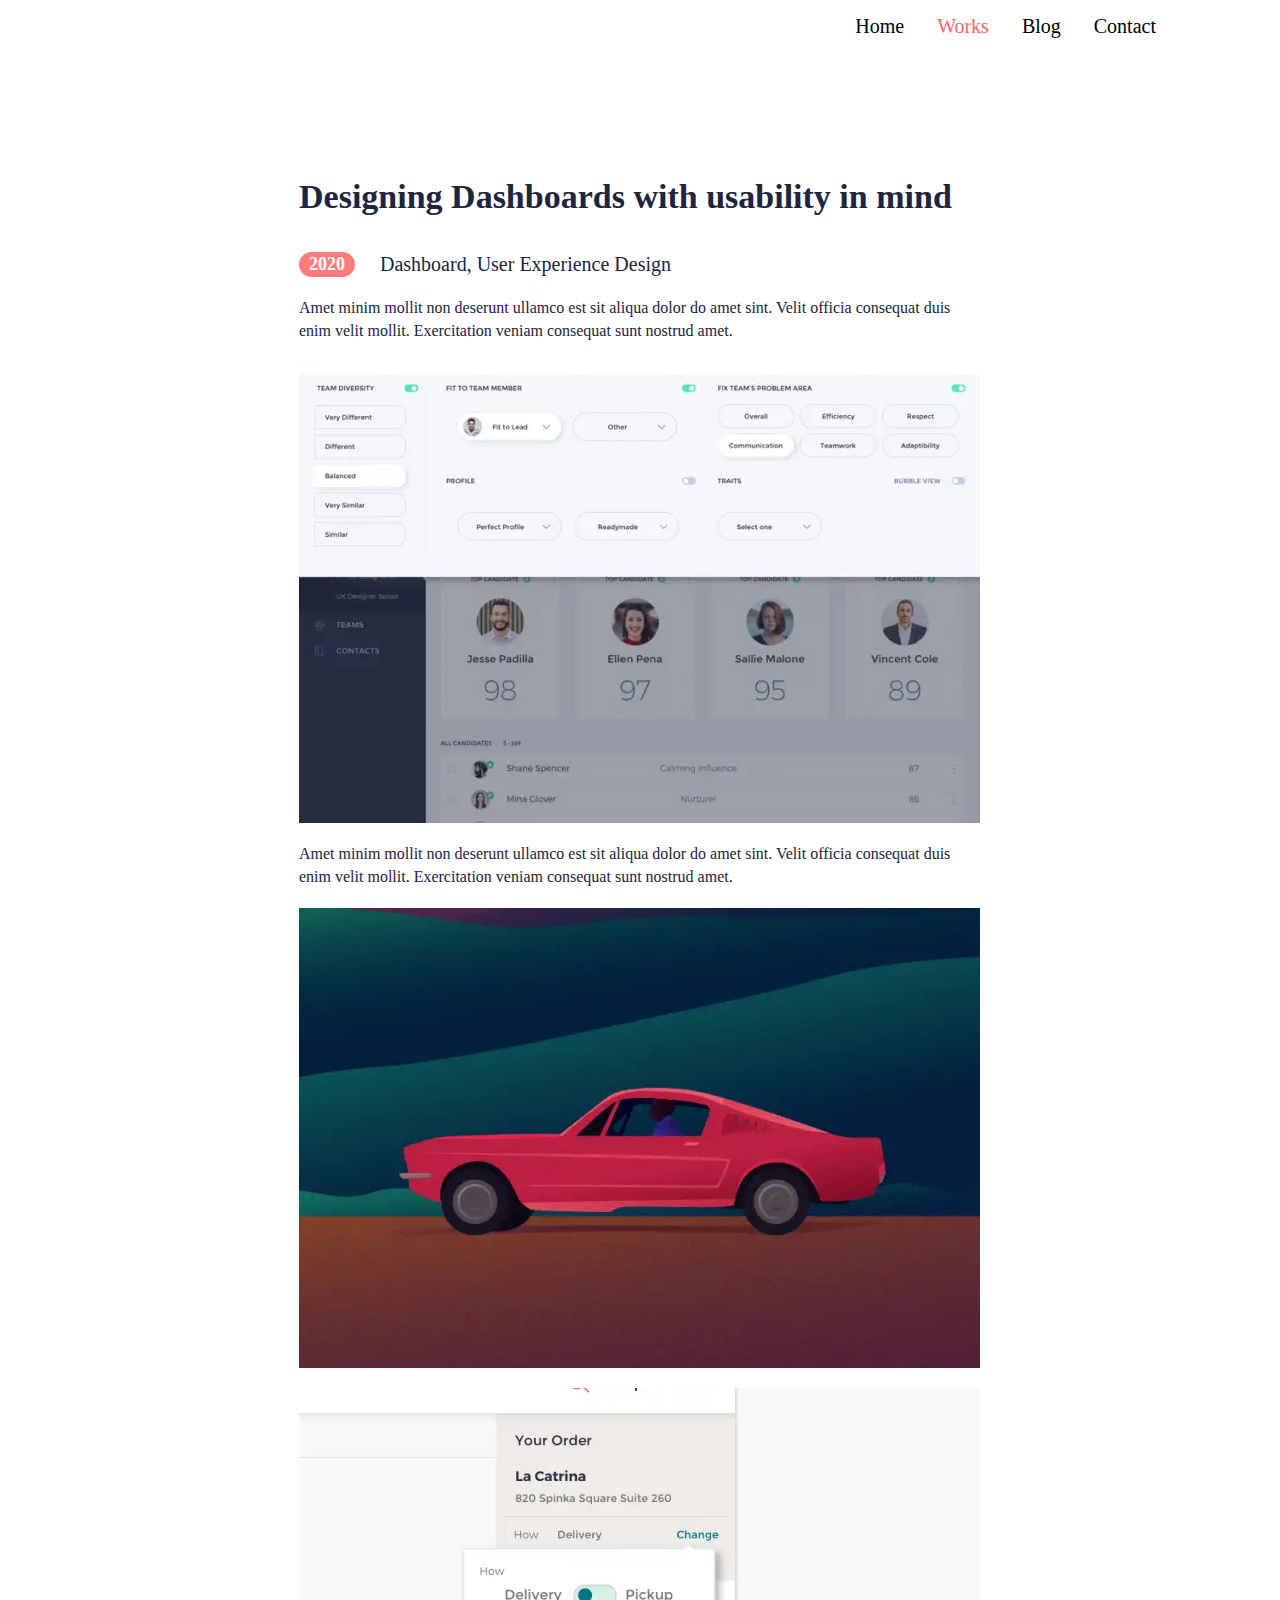
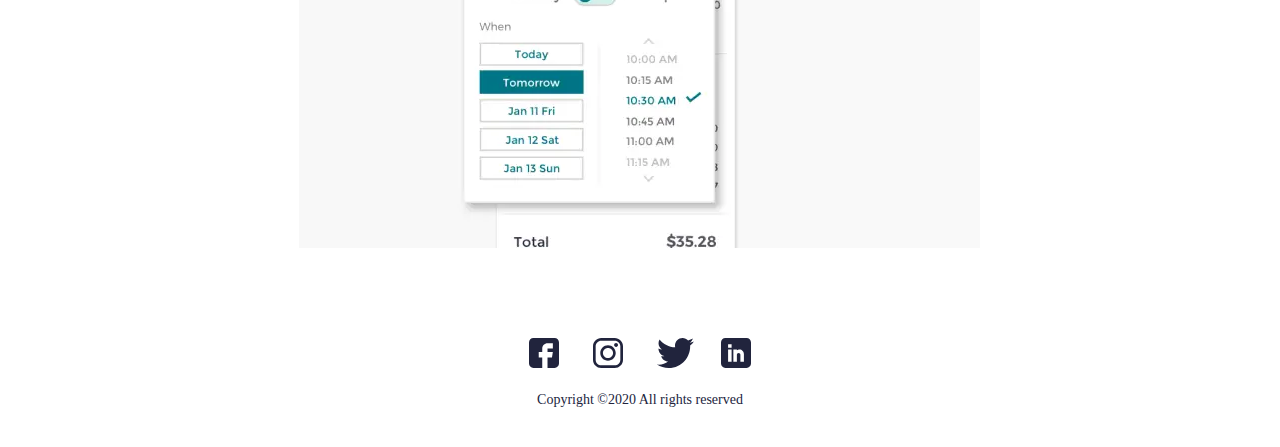
==== article.html @ 0cf7ac3b "portfolio" ====
<!DOCTYPE html><html lang="en"><head>    <meta charset="UTF-8">    <meta http-equiv="X-UA-Compatible" content="IE=edge">    <meta name="viewport" content="width=device-width, initial-scale=1.0">    <title>Works</title>    <link rel="stylesheet" href="https://maxcdn.bootstrapcdn.com/font-awesome/4.5.0/css/font-awesome.min.css">    <link rel="preconnect" href="https://fonts.googleapis.com">    <link rel="preconnect" href="https://fonts.gstatic.com" crossorigin>    <link href="https://fonts.googleapis.com/css2?family=Montserrat:wght@600;700&display=swap" rel="stylesheet">    <link rel="stylesheet" href="css/style.min.css"></head><body>    <div class="wrapper">        <header class="header">    <div class="header__content">        <div class="header__menu menu">            <div class="menu__icon icon-menu">                <span></span>                <span></span>                <span></span>                <span></span>            </div>            <nav class="menu__body">                <ul class="menu__list">                    <li><a class="menu__link " href="/">Home</a></li>                    <li><a class="menu__link active" href="works.html">Works</a></li>                    <li><a class="menu__link " href="blog.html">Blog</a></li>                    <li><a class="menu__link " href="">Contact</a></li>                </ul>            </nav>        </div>    </div></header>        <main class="page">            <div class="article mini__container">                <h1 class="article__title">Designing Dashboards with usability in mind</h1>                <div class="article__info">                    <div class="article__year">2020</div>                    <div class="article__category">Dashboard, User Experience Design</div>                </div>                <div class="article__text text">                    <p>Amet minim mollit non deserunt ullamco est sit aliqua dolor do amet                        sint. Velit officia consequat duis enim velit mollit. Exercitation veniam consequat sunt nostrud                        amet.</p>                    <picture><source srcset="img/article/01.webp" type="image/webp"><img src="img/article/01.jpg" alt=""></picture>                    <p>                        Amet minim mollit non deserunt ullamco est sit aliqua dolor do amet sint. Velit officia                        consequat duis enim velit mollit. Exercitation veniam consequat sunt nostrud amet.                    </p>                    <picture><source srcset="img/article/02.webp" type="image/webp"><img src="img/article/02.jpg" alt=""></picture>                    <picture><source srcset="img/article/03.webp" type="image/webp"><img src="img/article/03.jpg" alt=""></picture>                </div>            </div>        </main>        <footer class="footer">    <div class="footer__content container">        <div class="footer__social social">            <a href="" class="social__item">                <svg width="30" height="30" viewBox="0 0 30 30" fill="none" xmlns="http://www.w3.org/2000/svg">                    <path                        d="M25.6055 0H4.39453C1.97159 0 0 1.97159 0 4.39453V25.6055C0 28.0284 1.97159 30 4.39453 30H13.2422V19.3945H9.72656V14.1211H13.2422V10.5469C13.2422 7.63893 15.6077 5.27344 18.5156 5.27344H23.8477V10.5469H18.5156V14.1211H23.8477L22.9688 19.3945H18.5156V30H25.6055C28.0284 30 30 28.0284 30 25.6055V4.39453C30 1.97159 28.0284 0 25.6055 0Z"                        fill="#21243D" />                </svg>            </a>            <a href="" class="social__item">                <svg width="30" height="30" viewBox="0 0 30 30" fill="none" xmlns="http://www.w3.org/2000/svg">                    <path                        d="M21.7209 0H8.27874C3.71384 0 0 3.71402 0 8.27892V21.7211C0 26.2862 3.71384 30 8.27874 30H21.7209C26.2862 30 30 26.286 30 21.7211V8.27892C30.0002 3.71402 26.2862 0 21.7209 0ZM27.3384 21.7211C27.3384 24.8185 24.8185 27.3383 21.7211 27.3383H8.27874C5.18153 27.3384 2.66175 24.8185 2.66175 21.7211V8.27892C2.66175 5.18171 5.18153 2.66175 8.27874 2.66175H21.7209C24.8183 2.66175 27.3383 5.18171 27.3383 8.27892V21.7211H27.3384Z"                        fill="#21243D" />                    <path                        d="M15 7.27014C10.7375 7.27014 7.26978 10.7379 7.26978 15.0004C7.26978 19.2627 10.7375 22.7303 15 22.7303C19.2625 22.7303 22.7303 19.2627 22.7303 15.0004C22.7303 10.7379 19.2625 7.27014 15 7.27014ZM15 20.0683C12.2054 20.0683 9.93152 17.7949 9.93152 15.0002C9.93152 12.2054 12.2052 9.93171 15 9.93171C17.7948 9.93171 20.0685 12.2054 20.0685 15.0002C20.0685 17.7949 17.7947 20.0683 15 20.0683Z"                        fill="#21243D" />                    <path                        d="M23.0545 5.01318C22.5417 5.01318 22.0379 5.2208 21.6757 5.58457C21.3118 5.94657 21.1025 6.45053 21.1025 6.96513C21.1025 7.47814 21.3119 7.98192 21.6757 8.34569C22.0377 8.70769 22.5417 8.91708 23.0545 8.91708C23.5691 8.91708 24.0713 8.70769 24.435 8.34569C24.7988 7.98192 25.0064 7.47796 25.0064 6.96513C25.0064 6.45053 24.7988 5.94657 24.435 5.58457C24.073 5.2208 23.5691 5.01318 23.0545 5.01318Z"                        fill="#21243D" />                </svg>            </a>            <a href="" class="social__item">                <svg width="37" height="30" viewBox="0 0 37 30" fill="none" xmlns="http://www.w3.org/2000/svg">                    <path                        d="M36.9231 3.55154C35.55 4.15385 34.0869 4.55308 32.5615 4.74692C34.1308 3.81 35.3285 2.33769 35.8915 0.563077C34.4285 1.43538 32.8131 2.05154 31.0915 2.39538C29.7023 0.916154 27.7223 0 25.5623 0C21.3715 0 17.9977 3.40154 17.9977 7.57154C17.9977 8.17154 18.0485 8.74846 18.1731 9.29769C11.88 8.99077 6.31154 5.97462 2.57077 1.38C1.91769 2.51308 1.53462 3.81 1.53462 5.20615C1.53462 7.82769 2.88462 10.1515 4.89692 11.4969C3.68077 11.4738 2.48769 11.1208 1.47692 10.5646C1.47692 10.5877 1.47692 10.6177 1.47692 10.6477C1.47692 14.3262 4.10077 17.3815 7.54154 18.0854C6.92538 18.2538 6.25385 18.3346 5.55692 18.3346C5.07231 18.3346 4.58308 18.3069 4.12385 18.2054C5.10462 21.2031 7.88769 23.4069 11.1969 23.4785C8.62154 25.4931 5.35154 26.7069 1.81154 26.7069C1.19077 26.7069 0.595385 26.6792 0 26.6031C3.35308 28.7654 7.32692 30 11.6123 30C25.5415 30 33.1569 18.4615 33.1569 8.46C33.1569 8.12538 33.1454 7.80231 33.1292 7.48154C34.6315 6.41538 35.8938 5.08385 36.9231 3.55154Z"                        fill="#21243D" />                </svg>            </a>            <a href="" class="social__item">                <svg width="30" height="30" viewBox="0 0 30 30" fill="none" xmlns="http://www.w3.org/2000/svg">                    <path                        d="M25.6055 0H4.39453C1.97159 0 0 1.97159 0 4.39453V25.6055C0 28.0284 1.97159 30 4.39453 30H25.6055C28.0284 30 30 28.0284 30 25.6055V4.39453C30 1.97159 28.0284 0 25.6055 0ZM10.6055 23.7891H7.08984V11.4844H10.6055V23.7891ZM10.6055 9.72656H7.08984V6.21094H10.6055V9.72656ZM22.9102 23.7891H19.3945V16.7578C19.3945 15.7887 18.6058 15 17.6367 15C16.6676 15 15.8789 15.7887 15.8789 16.7578V23.7891H12.3633V11.4844H15.8789V12.147C16.7999 11.8607 17.3982 11.4844 18.5156 11.4844C20.8999 11.4869 22.9102 13.6258 22.9102 16.1536V23.7891Z"                        fill="#21243D" />                </svg>            </a>        </div>        <div class="footer__copy">            Copyright ©2020 All rights reserved        </div>    </div></footer>    </div>    <script src="js/script.min.js"></script></body></html>
---- css/style.min.css ----
@import url(https://fonts.googleapis.com/css?family=Heebo:regular,500,700,900);*{padding:0;margin:0;border:0}*,:after,:before{-webkit-box-sizing:border-box;box-sizing:border-box}:active,:focus{outline:0}a:active,a:focus{outline:0}aside,footer,header,nav{display:block}body,html{height:100%;width:100%;font-size:100%;line-height:1;font-size:14px;-ms-text-size-adjust:100%;-moz-text-size-adjust:100%;-webkit-text-size-adjust:100%}button,input,textarea{font-family:inherit}input::-ms-clear{display:none}button{cursor:pointer}button::-moz-focus-inner{padding:0;border:0}a,a:visited{text-decoration:none}a:hover{text-decoration:none}ul li{list-style:none}img{vertical-align:top}h1,h2,h3,h4,h5,h6{font-size:inherit;font-weight:400}.header{position:relative;z-index:100}.header__content{max-width:1052px;margin:0 auto;padding:0 10px}.header__menu{padding:10px 0;height:82px;-webkit-box-align:center;-ms-flex-align:center;align-items:center;display:-webkit-box;display:-ms-flexbox;display:flex;-webkit-box-pack:end;-ms-flex-pack:end;justify-content:flex-end}.menu__list li{margin:0 0 30px 0}.menu__list li:last-child{margin:0}.menu__link{font-size:20px;font-weight:500;color:#000;-webkit-transition:color .3s ease 0s;-o-transition:color .3s ease 0s;transition:color .3s ease 0s}.menu__link.active{color:#ff6464}.icon-menu{display:none}.footer{text-align:center;padding:40px 0}.footer__social{margin:0 0 25px 0}.social{display:-webkit-box;display:-ms-flexbox;display:flex;-webkit-box-pack:center;-ms-flex-pack:center;justify-content:center;-webkit-box-align:center;-ms-flex-align:center;align-items:center}.social__item{margin:0 17px;height:30px;width:30px}.blog{padding-bottom:50px}.blog__title{margin:0 0 50px 0}.blog__article-name{font-weight:500;font-size:30px;display:inline-block;line-height:146.6666666667%;margin:0 0 10px 0;color:inherit;-webkit-transition:color .3s ease 0s;-o-transition:color .3s ease 0s;transition:color .3s ease 0s}.blog__items:last-child{margin:0}.blog__item{border-bottom:1px solid #e0e0e0;padding:0 0 30px 0;margin:0 0 30px 0}.blog__info{display:-webkit-box;display:-ms-flexbox;display:flex;font-size:20px;margin:0 0 10px 0}.blog__separator{margin:0 15px}.blog__category{color:#8695a4}.blog__text{max-width:610px}.article{padding-bottom:30px}.article__title{font-size:34px;font-weight:700;line-height:147.0588235294%;margin:0 0 30px 0}.article__info{display:-webkit-box;display:-ms-flexbox;display:flex;margin:0 0 20px 0}.article__year{display:-webkit-box;display:-ms-flexbox;display:flex;-webkit-box-pack:center;-ms-flex-pack:center;justify-content:center;-webkit-box-align:center;-ms-flex-align:center;align-items:center;color:#fff;background:#ff7c7c;border-radius:16px;height:25px;padding:0 10px;font-size:18px;font-weight:900}.article__category{-ms-flex-item-align:center;-ms-grid-row-align:center;align-self:center;font-size:20px;line-height:125%;margin:0 0 0 25px}.article__text p{margin:0 0 20px 0}.article__text img{max-width:100%;margin:0 0 20px 0}body{color:#21243d;font-size:14px}.wrapper{width:100%;min-height:100%;overflow:hidden;display:-webkit-box;display:-ms-flexbox;display:flex;-webkit-box-orient:vertical;-webkit-box-direction:normal;-ms-flex-direction:column;flex-direction:column}.page{padding-top:90px;-webkit-box-flex:1;-ms-flex:1 1 auto;flex:1 1 auto}.container{max-width:856px;margin:0 auto}.mini__container{max-width:682px;margin:0 auto}.hello{padding:38px 0 70px 0}.hello_title{margin-bottom:25px}.hello__container{display:-webkit-box;display:-ms-flexbox;display:flex}.hello__content{-webkit-box-align:start;-ms-flex-align:start;align-items:flex-start;-webkit-box-flex:1;-ms-flex:1 1 auto;flex:1 1 auto;padding:18px 110px 0 0}.hello__content :last-child{margin-bottom:0}.hello__text{margin-bottom:35px}.hello__avatar{position:relative;-webkit-box-flex:0;-ms-flex:0 0 243px;flex:0 0 243px;height:243px;border-radius:50%;-webkit-box-shadow:-5px 13px 0 0 #edf7fa;box-shadow:-5px 13px 0 0 #edf7fa}.hello__avatar img{max-width:100%}.title{font-size:44px;font-weight:700;line-height:136.3636363636%}.article__text p,.text{font-size:16px;line-height:143.75%}.btn{background:#ff6464;border-radius:2px;font-weight:500;font-size:20px;color:#fff;line-height:145%;height:47px;display:-webkit-inline-box;display:-ms-inline-flexbox;display:inline-flex;padding:0 20px;-webkit-box-align:center;-ms-flex-align:center;align-items:center;-webkit-box-pack:center;-ms-flex-pack:center;justify-content:center;text-align:center;-webkit-transition:all .3s ease 0s;-o-transition:all .3s ease 0s;transition:all .3s ease 0s}.recent-posts{background:#edf7fa;padding:25px 0 13px 0}.recent-posts__header{display:-webkit-box;display:-ms-flexbox;display:flex;margin:0 0 20px 0}.recent-posts__title{-webkit-box-flex:1;-ms-flex:1 1 auto;flex:1 1 auto;padding:0 20px 0 0}.recent-posts__view-all{-webkit-box-flex:0;-ms-flex:0 0 auto;flex:0 0 auto;font-size:16px;line-height:23px;color:#00a8cc}.recent-posts__items{margin:0 -10px}.recent-posts__column{-webkit-box-flex:0;-ms-flex:0 1 50%;flex:0 1 50%;padding:0 10px;margin:0 0 17px 0}.recent-post{height:100%;background-color:#fff;-webkit-box-shadow:0 4px 10px rgba(187,225,250,.25);box-shadow:0 4px 10px rgba(187,225,250,.25);border-radius:4px;padding:20px}.recent-post__title{display:inline-block;color:inherit;font-size:26px;font-weight:700;line-height:146.1538461538%;-webkit-transition:color .3s ease 0s;-o-transition:color .3s ease 0s;transition:color .3s ease 0s;margin:0 0 17px 0}.recent-post__info{font-size:18px;margin:0 0 15px 0;line-height:144.4444444444%}.recent-post__info span{margin:0 10px}.title-posts{font-size:22px}.featured-works{padding:30px 0 25px 0}.featured-works__title{margin:0 0 20px 0}.works{padding-bottom:58px}.works__item{padding:0 0 35px 0;margin:0 0 30px 0;border-bottom:1px solid #e0e0e0}.works__item:last-child{margin-bottom:0}.works__image{-webkit-box-flex:0;-ms-flex:0 0 246px;flex:0 0 246px;min-height:180px;border-radius:6px;display:block;overflow:hidden}.works__body{-webkit-box-flex:1;-ms-flex:1 1 auto;flex:1 1 auto}.works__main-title{margin:0 0 45px 0}.works__title{display:inline-block;color:inherit;font-size:30px;font-weight:700;line-height:146.6666666667%;margin:0 0 15px 0;-webkit-transition:color .3s ease 0s;-o-transition:color .3s ease 0s;transition:color .3s ease 0s}.works__info{display:-webkit-box;display:-ms-flexbox;display:flex;-webkit-box-align:center;-ms-flex-align:center;align-items:center;margin:0 0 15px 0}.works__year{display:-webkit-inline-box;display:-ms-inline-flexbox;display:inline-flex;height:25px;background:#142850;border-radius:16px;padding:0 10px;-webkit-box-align:center;-ms-flex-align:center;align-items:center;-webkit-box-pack:center;-ms-flex-pack:center;justify-content:center;color:#fff;font-weight:900;font-size:18px}.works__category{color:#8695a4;font-size:20px;margin:0 0 0 25px}._ibg{position:relative}._ibg img{position:absolute;width:100%;height:100%;top:0;left:0;-o-object-fit:cover;object-fit:cover}@media (min-width:767.98px){.menu__list{display:-webkit-box;display:-ms-flexbox;display:flex}.menu__list li{margin-right:33px}.recent-posts__items{display:-webkit-box;display:-ms-flexbox;display:flex}.works__item{display:-webkit-box;display:-ms-flexbox;display:flex;-webkit-box-align:start;-ms-flex-align:start;align-items:flex-start}.works__body{padding:0 0 0 18px}}@media (min-width:991.98px){.menu__link:hover{color:#ff6464}.social__item svg path{-webkit-transition:all .4s ease;-o-transition:all .4s ease;transition:all .4s ease}.social__item svg:hover path{fill:#ff6464}.blog__article-name:hover{color:#ff6464}.btn:hover{background:#bb4949}.works__title:hover{color:#ff6464}}@media (max-width:991.98px){.container{max-width:750px}.mini__container{max-width:750px}.recent-post__title:hover{color:#ff6464}}@media (max-width:868px){.hello{padding:0 0 70px 0}.hello__content{padding:18px 50px 0 0}}@media (max-width:767.98px){.header__menu{height:50px}.menu__body{-webkit-transform:translate(0,-100%);-ms-transform:translate(0,-100%);transform:translate(0,-100%);-webkit-transition:-webkit-transform .8s ease 0s;transition:-webkit-transform .8s ease 0s;-o-transition:transform .8s ease 0s;transition:transform .8s ease 0s;transition:transform .8s ease 0s,-webkit-transform .8s ease 0s;position:fixed;width:100%;height:100%;top:0;left:0;overflow:auto;padding:60px 10px 30px 10px;background-color:rgba(255,255,255,.9)}.menu__body.active{-webkit-transform:translate(0,0);-ms-transform:translate(0,0);transform:translate(0,0)}.menu__link{font-size:40px;display:block;text-align:center}.icon-menu{display:block;position:relative;width:30px;height:18px;cursor:pointer;z-index:5}.icon-menu span{-webkit-transition:all .3s ease 0s;-o-transition:all .3s ease 0s;transition:all .3s ease 0s;top:calc(50% - 1px);left:0;position:absolute;width:100%;height:2px;background-color:#000}.icon-menu span:first-child{top:0}.icon-menu span:last-child{top:auto;bottom:0}.icon-menu.active span{-webkit-transform:scale(0);-ms-transform:scale(0);transform:scale(0)}.icon-menu.active span:first-child{-webkit-transform:rotate(-45deg);-ms-transform:rotate(-45deg);transform:rotate(-45deg);top:calc(50% - 1px)}.icon-menu.active span:last-child{-webkit-transform:rotate(45deg);-ms-transform:rotate(45deg);transform:rotate(45deg);bottom:calc(50% - 1px)}.footer{padding:30px 0}.blog{padding-bottom:30px}.blog__title{margin:0 0 20px 0}.blog__article-name{font-size:26px}.blog__item{margin:0 0 25px 0;padding:0 0 25px 0}.blog__info{font-size:16px}.article__title{font-size:30px}.article__category{font-size:18px}.page{padding-top:30px}.container{max-width:none;padding:0 10px}.mini__container{max-width:none;padding:0 10px}.hello{padding:0 0 60px 0}.hello_title{margin-bottom:20px}.hello__container{-webkit-box-align:center;-ms-flex-align:center;align-items:center;text-align:center;-webkit-box-orient:vertical;-webkit-box-direction:reverse;-ms-flex-direction:column-reverse;flex-direction:column-reverse}.hello__content{padding:0}.hello__text{margin-bottom:25px;padding:0 15px}.hello__avatar{width:170px;height:170px;margin:0 0 40px 0}.title{font-size:32px}.recent-posts{padding:25px 0 23px 0}.recent-posts__view-all{display:none}.recent-post{padding:15px}.recent-post__title{font-size:22px;margin:0 0 10px 0}.recent-post__info{font-size:16px;margin:0 0 10px 0}.title-posts{text-align:center;font-size:18px}.featured-works{padding:30px 0 30px 0}.featured-works__items{display:-webkit-box;display:-ms-flexbox;display:flex;overflow:auto}.featured-works__items .works__item{-webkit-box-flex:0;-ms-flex:0 0 90%;flex:0 0 90%;margin:0 15px 0 0}.works{padding-bottom:30px}.works__image{margin:0 0 17px 0;padding:0 0 60% 0}.works__main-title{margin:0 0 20px 0}.works__title{font-size:24px}}
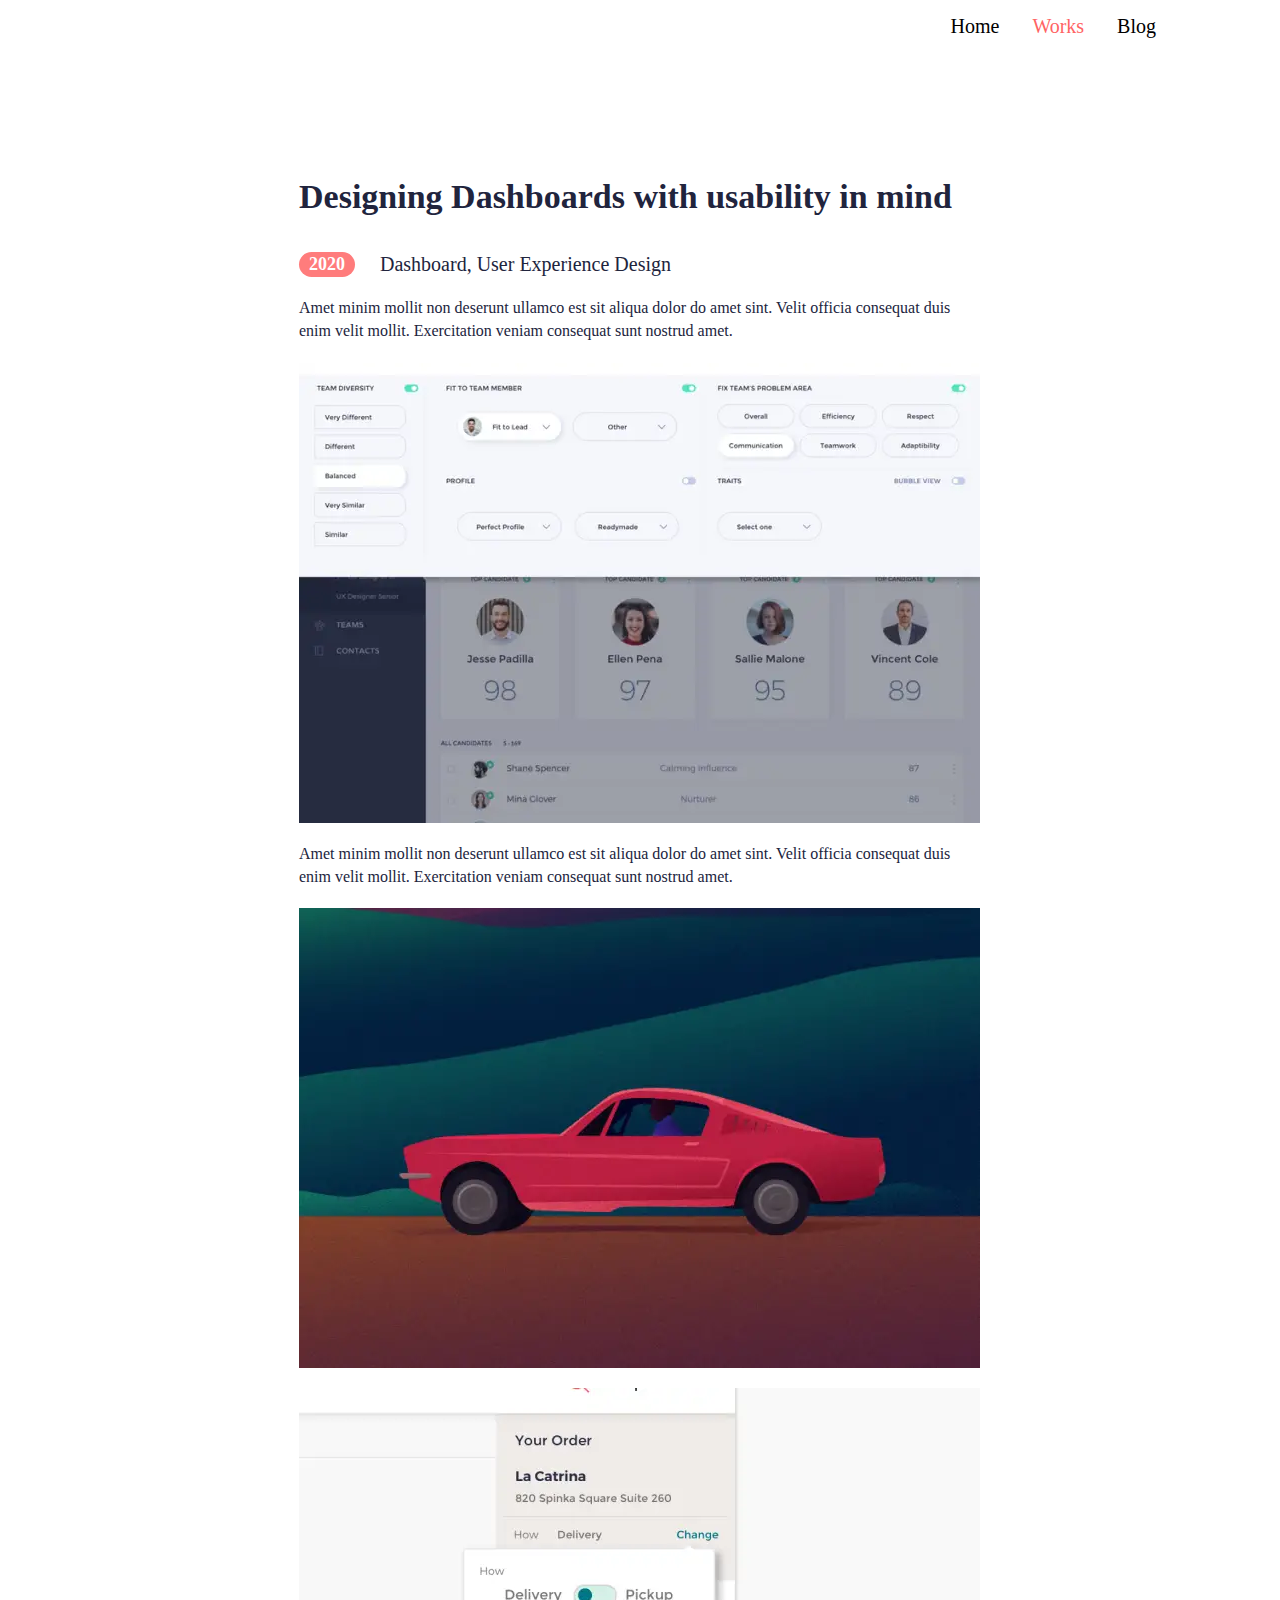
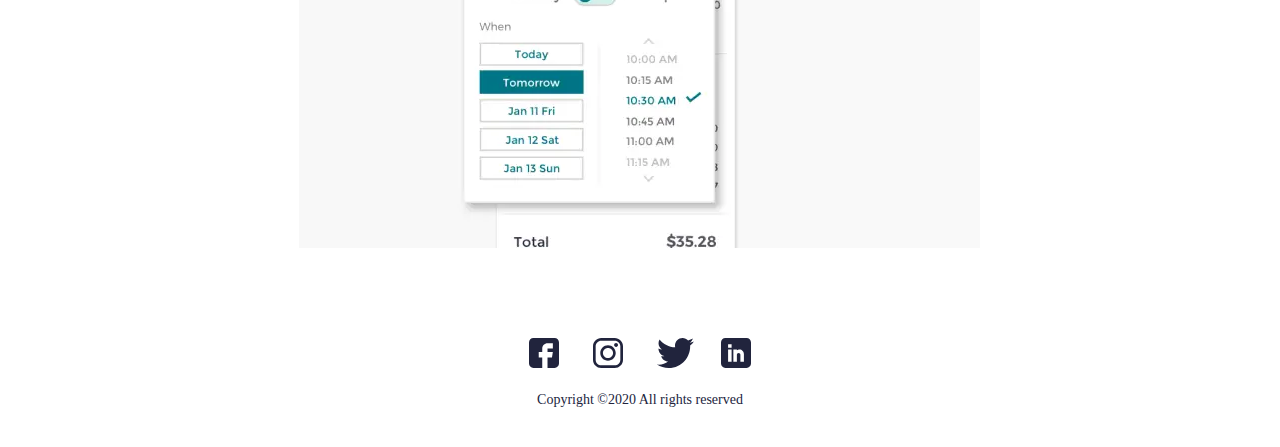
==== commit 15365674: "second commit" ====
--- a/article.html
+++ b/article.html
@@ -26,10 +26,9 @@
             </div>             <nav class="menu__body">                 <ul class="menu__list">-                    <li><a class="menu__link " href="/">Home</a></li>+                    <li><a class="menu__link " href="index.html">Home</a></li>                     <li><a class="menu__link active" href="works.html">Works</a></li>                     <li><a class="menu__link " href="blog.html">Blog</a></li>-                    <li><a class="menu__link " href="">Contact</a></li>                 </ul>             </nav>         </div>